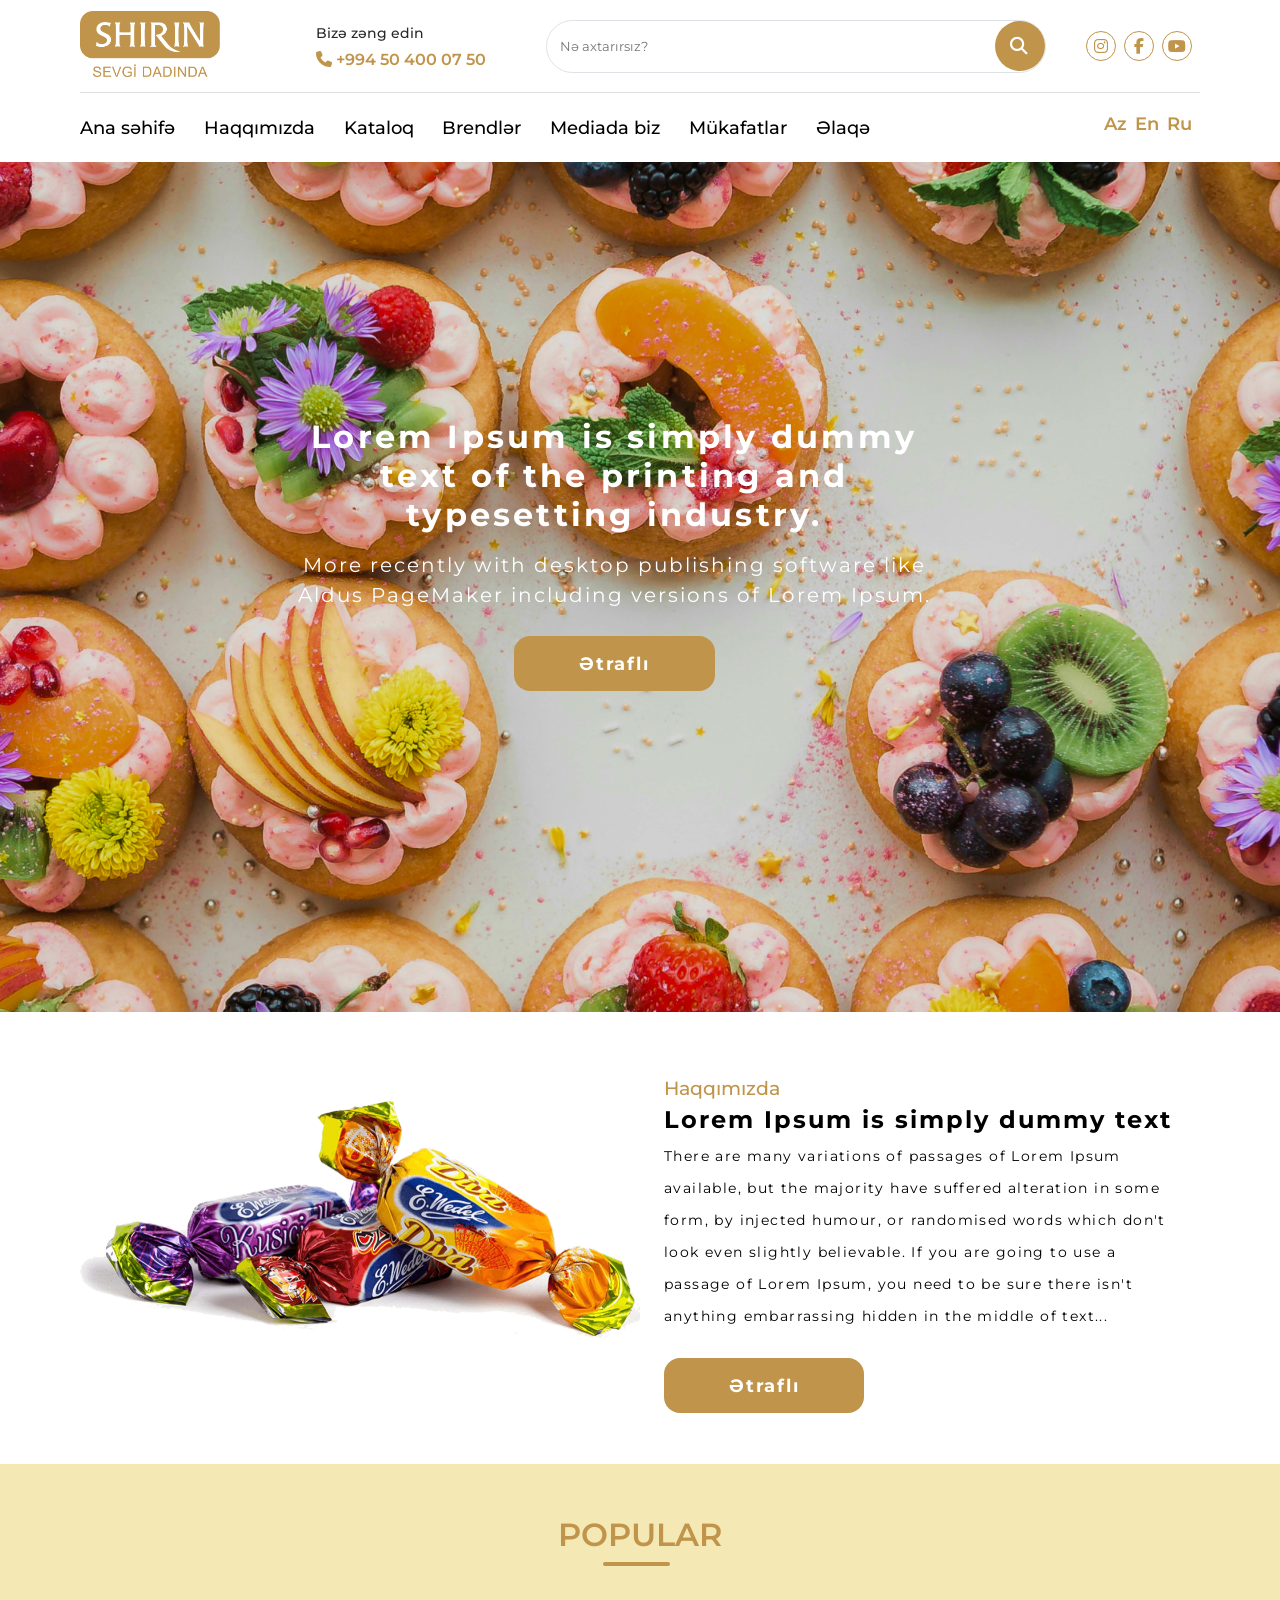
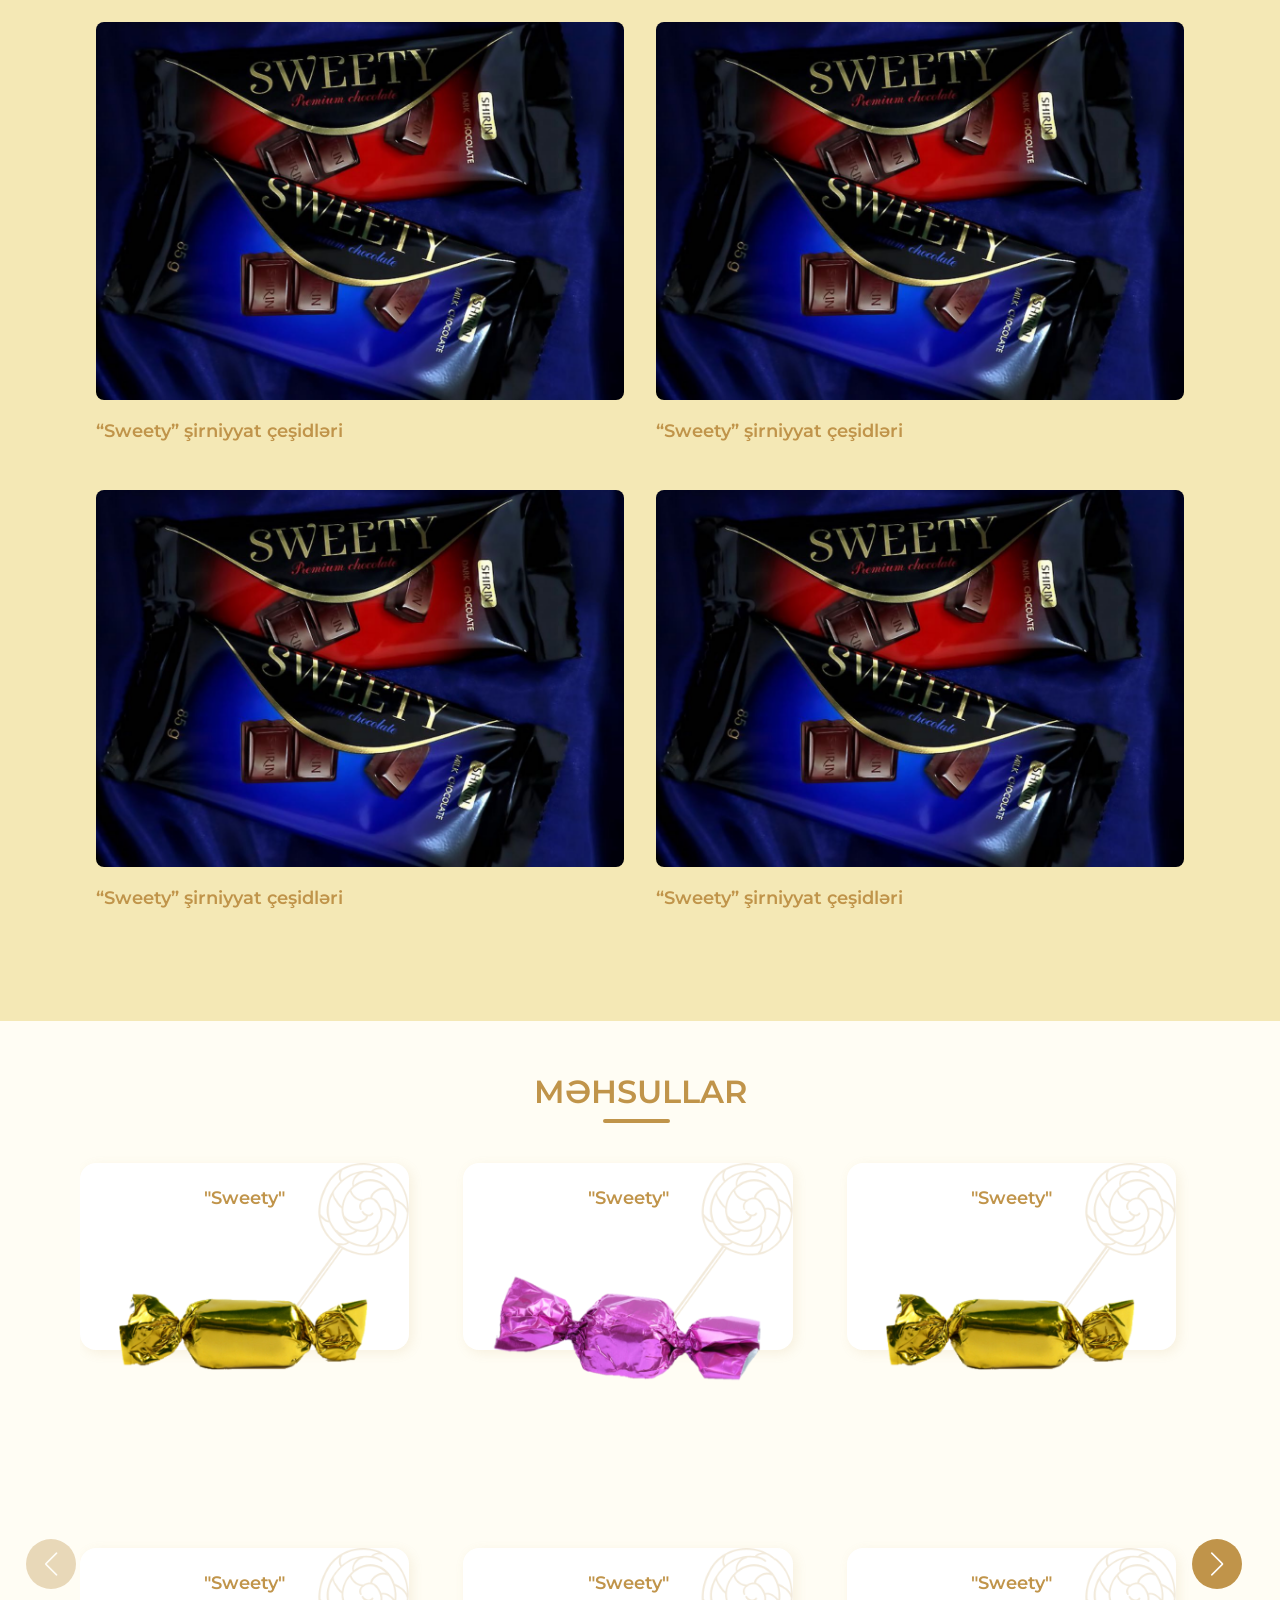
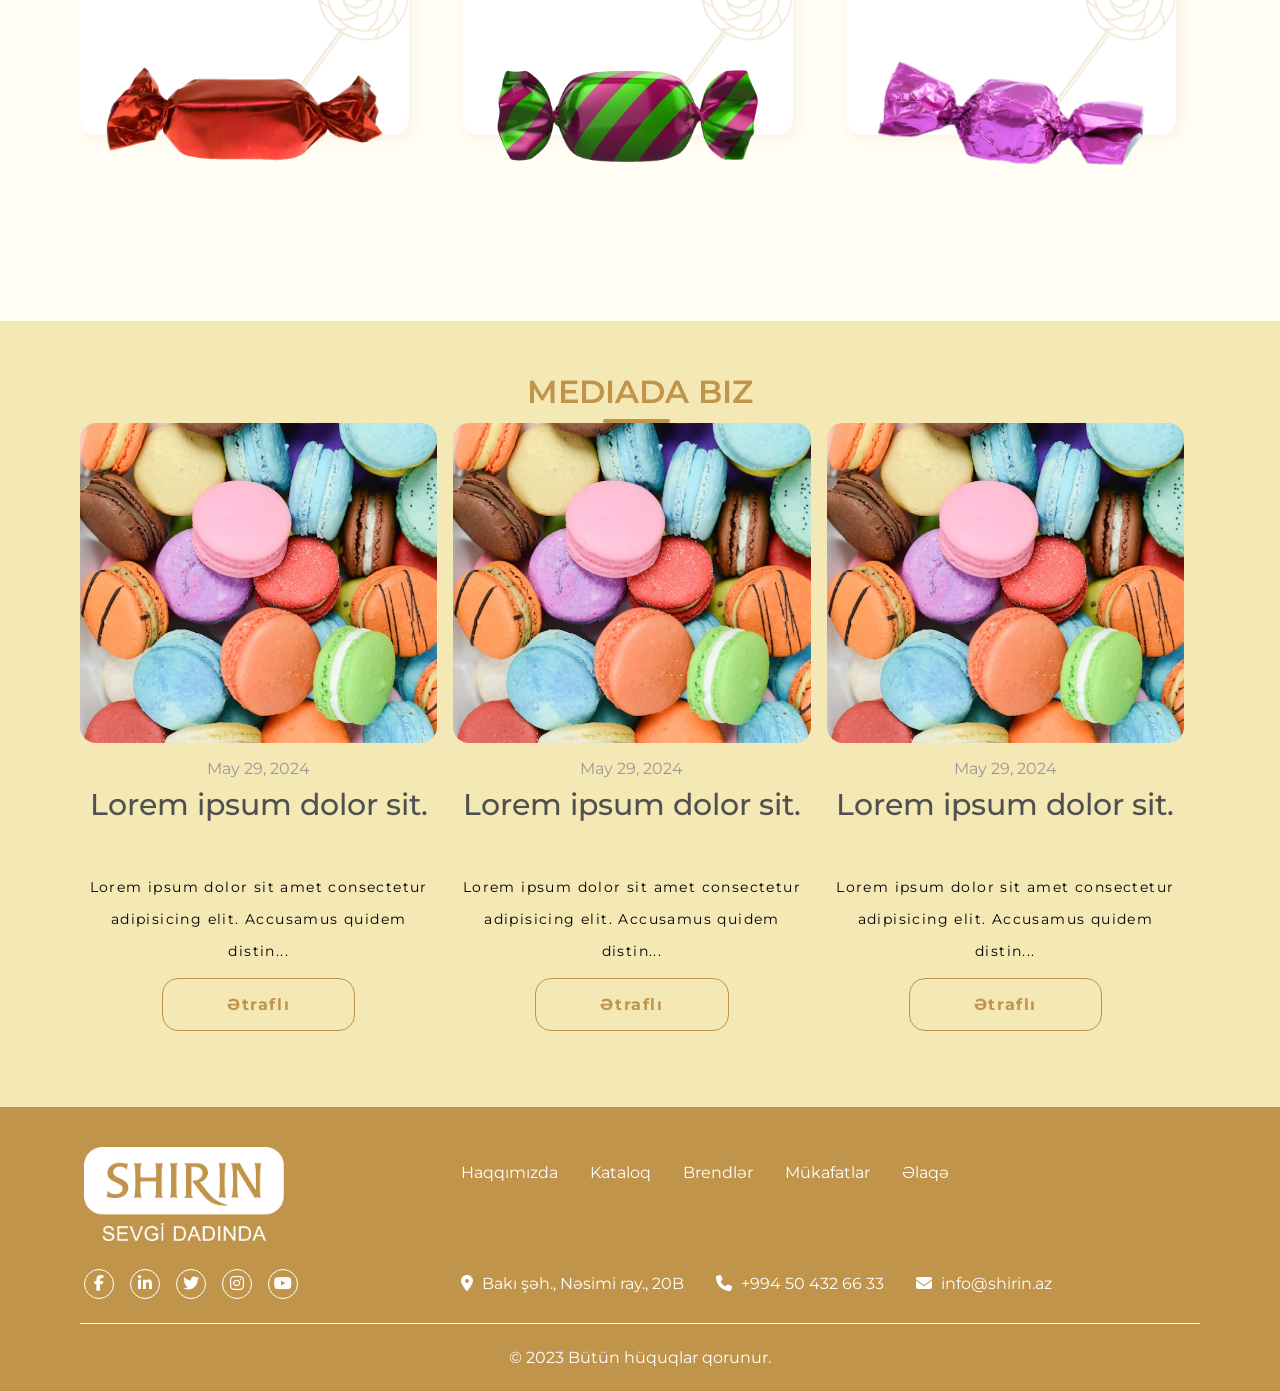
==== index.html @ 6dbd12b3 "first commit" ====
<!DOCTYPE html>
<html lang="en">

<head>
    <meta charset="UTF-8">
    <meta name="viewport" content="width=device-width, initial-scale=1.0">
    <link rel="shortcut icon" href="./assets/images/favicon.png" type="image/x-icon">
    <link rel="stylesheet" href="https://cdnjs.cloudflare.com/ajax/libs/font-awesome/6.5.2/css/all.min.css"
        integrity="sha512-SnH5WK+bZxgPHs44uWIX+LLJAJ9/2PkPKZ5QiAj6Ta86w+fsb2TkcmfRyVX3pBnMFcV7oQPJkl9QevSCWr3W6A=="
        crossorigin="anonymous" referrerpolicy="no-referrer" />
    <link rel="stylesheet" href="./assets/swiper/swiper-bundle.min.css">
    <link rel="stylesheet" href="./assets/css/style.css">
    <title>Shirin.az</title>
</head>

<body>
    <header class="relative">
        <div class="container">
            <div class="main-header">
                <div class="flex items-center top-nav">
                    <div class="w-sm-full w-md-full w-50">
                        <div class="flex items-center left-header">
                            <button class="btn nav-btn">
                                <i class="fa-solid fa-bars"></i>
                            </button>
                            <a href="./index.html" class="w-sm-50 w-md-50 w-25 mx-md-auto">
                                <img src="./assets/images/logo.png" class="w-full w-md-50" alt="">
                            </a>

                            <div class="d-none flex flex-col ml-8">
                                <span class="text-xs">Bizə zəng edin</span>
                                <a href="tel:+994 50 400 07 50">
                                    <span class="icon">
                                        <i class="fa-solid fa-phone"></i>
                                    </span>
                                    <span>+994 50 400 07 50</span>
                                </a>
                            </div>
                        </div>
                    </div>
                    <div class="d-none w-50">
                        <div class="flex items-center justify-end">
                            <form>
                                <div class="relative form-group">
                                    <input type="text" class="form-control" placeholder="Nə axtarırsız?">
                                    <button class="btn btn-brown">
                                        <i class="fa fa-search"></i>
                                    </button>
                                </div>
                            </form>
                            <ul class="flex items-center nav-social-links">
                                <li>
                                    <a href="">
                                        <i class="fa-brands fa-instagram"></i>
                                    </a>
                                </li>
                                <li>
                                    <a href="">
                                        <i class="fa-brands fa-facebook-f"></i>
                                    </a>
                                </li>
                                <li>
                                    <a href="">
                                        <i class="fa-brands fa-youtube"></i>
                                    </a>
                                </li>
                            </ul>
                        </div>
                    </div>
                </div>
                <div class="flex items-center justify-between bottom-nav">
                    <div class="flex items-center mobile-logo">
                        <a href="./index.html" class="w-50">
                            <img src="./assets/images/logo-white.png" class="w-full" alt="">
                        </a>
                        <div class="w-50">
                            <div class="flex justify-end">
                                <button class="btn btn-close text-lg text-white">
                                    <i class="fa-solid fa-times"></i>
                                </button>
                            </div>
                        </div>
                    </div>
                    <nav>
                        <ul class="flex items-center navbar">
                            <li>
                                <a href="./index.html">
                                    Ana səhifə
                                </a>
                            </li>
                            <li>
                                <a href="./about.html">
                                    Haqqımızda
                                </a>
                            </li>
                            <li>
                                <a href="./catalog.html">
                                    Kataloq
                                </a>
                            </li>
                            <li>
                                <a href="./brands.html">
                                    Brendlər
                                </a>
                            </li>
                            <li>
                                <a href="./blog.html">
                                    Mediada biz
                                </a>
                            </li>
                            <li>
                                <a href="./awards.html">
                                    Mükafatlar
                                </a>
                            </li>
                            <li>
                                <a href="./contact.html">
                                    Əlaqə
                                </a>
                            </li>
                        </ul>
                    </nav>
                    <div class="flex flex-col items-center justify-end mobile-search">
                        <form>
                            <div class="relative form-group">
                                <input type="text" class="form-control" placeholder="Nə axtarırsız?">
                                <button class="btn btn-brown">
                                    <i class="fa fa-search"></i>
                                </button>
                            </div>
                        </form>
                        <ul class="flex items-center nav-social-links">
                            <li>
                                <a href="">
                                    <i class="fa-brands fa-instagram"></i>
                                </a>
                            </li>
                            <li>
                                <a href="">
                                    <i class="fa-brands fa-facebook-f"></i>
                                </a>
                            </li>
                            <li>
                                <a href="">
                                    <i class="fa-brands fa-youtube"></i>
                                </a>
                            </li>
                        </ul>
                    </div>
                    <ul class="flex items-center lang-nav">
                        <li>
                            <a href="#">
                                Az
                            </a>
                        </li>
                        <li>
                            <a href="#">
                                En
                            </a>
                        </li>
                        <li>
                            <a href="#">
                                Ru
                            </a>
                        </li>
                    </ul>
                </div>
            </div>
        </div>
        <div class="mobile-navbar">

        </div>
    </header>

    <!-- Banner section starts -->
    <section class="banner-section">
        <div class="relative bg banner-bg">
            <div class="container">
                <div class="banner-content">
                    <h1 class="text-4xl banner-title">
                        Lorem Ipsum is simply dummy text of
                        the printing and typesetting industry.
                    </h1>
                    <div class="inner-text">
                        More recently with desktop publishing software like Aldus PageMaker including versions of Lorem
                        Ipsum.
                    </div>

                    <a href="./index.html" class="btn btn-brown">
                        Ətraflı
                    </a>
                </div>
            </div>
        </div>
    </section>
    <!-- Banner section ends -->

    <!-- About section starts -->
    <section class="about-section">
        <div class="container">
            <div class="flex flex-wrap items-center">
                <div class="w-sm-full w-md-full w-50">
                    <div class="section-img">
                        <img src="./assets/images/section-images/about-section.png" class="w-full" alt="">
                    </div>
                </div>

                <div class="w-sm-full w-md-full w-50">
                    <div class="content-box">
                        <div class="section-head">
                            <span class="text-sm">
                                Haqqımızda
                            </span>
                            <h5 class="text-lg">
                                Lorem Ipsum is simply dummy text
                            </h5>
                        </div>
                        <p class="inner-text">
                            There are many variations of passages of Lorem Ipsum available, but the majority have
                            suffered alteration in some form,
                            by injected humour, or randomised words which don't look even slightly believable. If you
                            are going to use a passage of
                            Lorem Ipsum, you need to be sure there isn't anything embarrassing hidden in the middle of
                            text...
                        </p>

                        <a href="./index.html" class="btn btn-brown">Ətraflı</a>
                    </div>
                </div>
            </div>
        </div>
    </section>
    <!-- About section ends -->

    <!-- Popular section starts -->
    <section class="bg popular-section">
        <div class="container">
            <div class="section-head">
                <h4 class="text-brown text-center">
                    Popular
                </h4>
            </div>
            <div class="flex flex-wrap items-center items-box">
                <div class="w-sm-full w-50">
                    <div class="item">
                        <div class="item-img">
                            <a href="./catalog.html">
                                <img src="./assets/images/products/product-1.png" class="w-full" alt="">
                            </a>
                        </div>
                        <h5 class="text-md item-title">
                            <a href="./catalog.html">
                                “Sweety” şirniyyat çeşidləri
                            </a>
                        </h5>
                    </div>
                </div>
                <div class="w-sm-full w-50">
                    <div class="item">
                        <div class="item-img">
                            <a href="./catalog.html">
                                <img src="./assets/images/products/product-1.png" class="w-full" alt="">
                            </a>
                        </div>
                        <h5 class="text-md item-title">
                            <a href="./catalog.html">
                                “Sweety” şirniyyat çeşidləri
                            </a>
                        </h5>
                    </div>
                </div>
                <div class="w-sm-full w-50">
                    <div class="item">
                        <div class="item-img">
                            <a href="./catalog.html">
                                <img src="./assets/images/products/product-1.png" class="w-full" alt="">
                            </a>
                        </div>
                        <h5 class="text-md item-title">
                            <a href="./catalog.html">
                                “Sweety” şirniyyat çeşidləri
                            </a>
                        </h5>
                    </div>
                </div>
                <div class="w-sm-full w-50">
                    <div class="item">
                        <div class="item-img">
                            <a href="./catalog.html">
                                <img src="./assets/images/products/product-1.png" class="w-full" alt="">
                            </a>
                        </div>
                        <h5 class="text-md item-title">
                            <a href="./catalog.html">
                                “Sweety” şirniyyat çeşidləri
                            </a>
                        </h5>
                    </div>
                </div>
            </div>
        </div>
    </section>
    <!-- Popular section ends -->

    <!-- Products section starts -->
    <section class="relative home-products-section">
        <div class="container">
            <div class="section-head">
                <h4 class="text-brown text-center">
                    Məhsullar
                </h4>
            </div>

            <div class="swiper product-items product-items-swiper">
                <div class="swiper-wrapper">
                    <div class="swiper-slide">
                        <a href="./detail.html">
                            <div class="relative bg-white item">
                                <h5 class="text-md item-title text-center">
                                    "Sweety"
                                </h5>
                                <div class="item-img">
                                    <img src="./assets/images/products/product-2.png" class="w-full" alt="">
                                </div>
                            </div>
                        </a>
                    </div>
                    <div class="swiper-slide">
                        <a href="./detail.html">
                            <div class="relative bg-white item">
                                <h5 class="text-md item-title text-center">
                                    "Sweety"
                                </h5>
                                <div class="item-img">
                                    <img src="./assets/images/products/product-3.png" class="w-full" alt="">
                                </div>
                            </div>
                        </a>
                    </div>
                    <div class="swiper-slide">
                        <a href="./detail.html">
                            <div class="relative bg-white item">
                                <h5 class="text-md item-title text-center">
                                    "Sweety"
                                </h5>
                                <div class="item-img">
                                    <img src="./assets/images/products/product-4.png" class="w-full" alt="">
                                </div>
                            </div>
                        </a>
                    </div>
                    <div class="swiper-slide">
                        <a href="./detail.html">
                            <div class="relative bg-white item">
                                <h5 class="text-md item-title text-center">
                                    "Sweety"
                                </h5>
                                <div class="item-img">
                                    <img src="./assets/images/products/product-5.png" class="w-full" alt="">
                                </div>
                            </div>
                        </a>
                    </div>
                    <div class="swiper-slide">
                        <a href="./detail.html">
                            <div class="relative bg-white item">
                                <h5 class="text-md item-title text-center">
                                    "Sweety"
                                </h5>
                                <div class="item-img">
                                    <img src="./assets/images/products/product-2.png" class="w-full" alt="">
                                </div>
                            </div>
                        </a>
                    </div>
                    <div class="swiper-slide">
                        <a href="./detail.html">
                            <div class="relative bg-white item">
                                <h5 class="text-md item-title text-center">
                                    "Sweety"
                                </h5>
                                <div class="item-img">
                                    <img src="./assets/images/products/product-4.png" class="w-full" alt="">
                                </div>
                            </div>
                        </a>
                    </div>
                    <div class="swiper-slide">
                        <a href="./detail.html">
                            <div class="relative bg-white item">
                                <h5 class="text-md item-title text-center">
                                    "Sweety"
                                </h5>
                                <div class="item-img">
                                    <img src="./assets/images/products/product-5.png" class="w-full" alt="">
                                </div>
                            </div>
                        </a>
                    </div>
                    <div class="swiper-slide">
                        <a href="./detail.html">
                            <div class="relative bg-white item">
                                <h5 class="text-md item-title text-center">
                                    "Sweety"
                                </h5>
                                <div class="item-img">
                                    <img src="./assets/images/products/product-2.png" class="w-full" alt="">
                                </div>
                            </div>
                        </a>
                    </div>
                    <div class="swiper-slide">
                        <a href="./detail.html">
                            <div class="relative bg-white item">
                                <h5 class="text-md item-title text-center">
                                    "Sweety"
                                </h5>
                                <div class="item-img">
                                    <img src="./assets/images/products/product-3.png" class="w-full" alt="">
                                </div>
                            </div>
                        </a>
                    </div>
                    <div class="swiper-slide">
                        <a href="./detail.html">
                            <div class="relative bg-white item">
                                <h5 class="text-md item-title text-center">
                                    "Sweety"
                                </h5>
                                <div class="item-img">
                                    <img src="./assets/images/products/product-4.png" class="w-full" alt="">
                                </div>
                            </div>
                        </a>
                    </div>
                    <div class="swiper-slide">
                        <a href="./detail.html">
                            <div class="relative bg-white item">
                                <h5 class="text-md item-title text-center">
                                    "Sweety"
                                </h5>
                                <div class="item-img">
                                    <img src="./assets/images/products/product-5.png" class="w-full" alt="">
                                </div>
                            </div>
                        </a>
                    </div>
                    <div class="swiper-slide">
                        <a href="./detail.html">
                            <div class="relative bg-white item">
                                <h5 class="text-md item-title text-center">
                                    "Sweety"
                                </h5>
                                <div class="item-img">
                                    <img src="./assets/images/products/product-2.png" class="w-full" alt="">
                                </div>
                            </div>
                        </a>
                    </div>
                    <div class="swiper-slide">
                        <a href="./detail.html">
                            <div class="relative bg-white item">
                                <h5 class="text-md item-title text-center">
                                    "Sweety"
                                </h5>
                                <div class="item-img">
                                    <img src="./assets/images/products/product-4.png" class="w-full" alt="">
                                </div>
                            </div>
                        </a>
                    </div>
                    <div class="swiper-slide">
                        <a href="./detail.html">
                            <div class="relative bg-white item">
                                <h5 class="text-md item-title text-center">
                                    "Sweety"
                                </h5>
                                <div class="item-img">
                                    <img src="./assets/images/products/product-5.png" class="w-full" alt="">
                                </div>
                            </div>
                        </a>
                    </div>
                </div>
                <div class="swiper-button-next"></div>
                <div class="swiper-button-prev"></div>
            </div>
        </div>
    </section>
    <!-- Products section ends -->

    <!-- Media section starts -->
    <section class="bg-brown blog-section">
        <div class="container">
            <div class="section-head">
                <h4 class="text-brown text-center">
                    Mediada Biz
                </h4>
            </div>
            <div class="flex flex-wrap items-center media-items">
                <div class="w-sm-full w-md-50 w-33">
                    <div class="blog-item text-center">
                        <div class="relative blog-img">
                            <a href="./blog-detail.html">
                                <img src="./assets/images/blog/blog-1.avif" class="w-full" alt="">
                            </a>
                            <div class="overlay"></div>
                        </div>
                        <div class="blog-body">
                            <p class="blog-date">
                                May 29, 2024
                            </p>
                            <h3 class="text-xl blog-title">
                                <a href="./blog-detail.html">
                                    Lorem ipsum dolor sit.
                                </a>
                            </h3>
                            <p class="inner-text">
                                Lorem ipsum dolor sit amet consectetur adipisicing elit. Accusamus quidem distin...
                            </p>

                            <a href="./blog-detail.html" class="btn btn-brown-outline">
                                Ətraflı
                            </a>
                        </div>
                    </div>
                </div>
                <div class="w-sm-full w-md-50 w-33">
                    <div class="blog-item text-center">
                        <div class="relative blog-img">
                            <a href="./blog-detail.html">
                                <img src="./assets/images/blog/blog-1.avif" class="w-full" alt="">
                            </a>
                            <div class="overlay"></div>
                        </div>
                        <div class="blog-body">
                            <p class="blog-date">
                                May 29, 2024
                            </p>
                            <h3 class="text-xl blog-title">
                                <a href="./blog-detail.html">
                                    Lorem ipsum dolor sit.
                                </a>
                            </h3>
                            <p class="inner-text">
                                Lorem ipsum dolor sit amet consectetur adipisicing elit. Accusamus quidem distin...
                            </p>

                            <a href="./blog-detail.html" class="btn btn-brown-outline">
                                Ətraflı
                            </a>
                        </div>
                    </div>
                </div>
                <div class="w-sm-full w-md-50 w-33">
                    <div class="blog-item text-center">
                        <div class="relative blog-img">
                            <a href="./blog-detail.html">
                                <img src="./assets/images/blog/blog-1.avif" class="w-full" alt="">
                            </a>
                            <div class="overlay"></div>
                        </div>
                        <div class="blog-body">
                            <p class="blog-date">
                                May 29, 2024
                            </p>
                            <h3 class="text-xl blog-title">
                                <a href="./blog-detail.html">
                                    Lorem ipsum dolor sit.
                                </a>
                            </h3>
                            <p class="inner-text">
                                Lorem ipsum dolor sit amet consectetur adipisicing elit. Accusamus quidem distin...
                            </p>

                            <a href="./blog-detail.html" class="btn btn-brown-outline">
                                Ətraflı
                            </a>
                        </div>
                    </div>
                </div>
            </div>
        </div>
    </section>
    <!-- Media section ends -->

    <!-- Footer starts -->
    <footer>
        <div class="footer-section bg-darkbrown">
            <div class="container">
                <div class="flex flex-wrap footer-top">
                    <div class="w-sm-full w-md-full w-33 mx-auto footer-left">
                        <a href="./index.html" class="logo">
                            <img src="./assets/images/logo-white.png" class="w-full" alt="">
                        </a>
                        <ul class="flex items-center social-links">
                            <li>
                                <a href="">
                                    <i class="fa-brands fa-facebook-f"></i>
                                </a>
                            </li>
                            <li>
                                <a href="">
                                    <i class="fa-brands fa-linkedin-in"></i>
                                </a>
                            </li>
                            <li>
                                <a href="">
                                    <i class="fa-brands fa-twitter"></i>
                                </a>
                            </li>
                            <li>
                                <a href="">
                                    <i class="fa-brands fa-instagram"></i>
                                </a>
                            </li>
                            <li>
                                <a href="">
                                    <i class="fa-brands fa-youtube"></i>
                                </a>
                            </li>
                        </ul>
                    </div>
                    <div class="w-sm-full w-md-full w-66">
                        <ul class="flex flex-sm-col items-center footer-item navbar">
                            <li>
                                <a href="./about.html">
                                    Haqqımızda
                                </a>
                            </li>
                            <li>
                                <a href="./catalog.html">
                                    Kataloq
                                </a>
                            </li>
                            <li>
                                <a href="./brands.html">
                                    Brendlər
                                </a>
                            </li>
                            <li>
                                <a href="./awards.html">
                                    Mükafatlar
                                </a>
                            </li>
                            <li>
                                <a href="./contact.html">
                                    Əlaqə
                                </a>
                            </li>
                        </ul>
                        <ul class="flex flex-sm-col items-center footer-item navbar address-list">
                            <li>
                                <span class="icon">
                                    <i class="fa-solid fa-location-dot"></i>
                                </span>
                                <span>
                                    Bakı şəh., Nəsimi ray., 20B
                                </span>
                            </li>
                            <li>
                                <span class="icon">
                                    <i class="fa-solid fa-phone"></i>
                                </span>
                                <span>
                                    +994 50 432 66 33
                                </span>
                            </li>
                            <li>
                                <span class="icon">
                                    <i class="fa-solid fa-envelope"></i>
                                </span>
                                <span>
                                    info@shirin.az
                                </span>
                            </li>
                        </ul>
                    </div>
                </div>
                <div class="copyright">
                    <div class="text-center text-white">
                        © 2023 Bütün hüquqlar qorunur.
                    </div>
                </div>
            </div>
        </div>
    </footer>
    <!-- Footer ends -->

    <script src="./assets/swiper/swiper-bundle.min.js"></script>
    <script src="./assets/js/main.js"></script>
</body>

</html>
---- assets/css/style.css ----
@import url("https://fonts.googleapis.com/css2?family=Montserrat:ital,wght@0,100..900;1,100..900&display=swap");
* {
  font-family: "Montserrat", sans-serif;
  margin: 0;
  padding: 0;
  text-decoration: none;
  list-style-type: none;
  box-sizing: border-box;
}

.container {
  width: 90%;
  padding-left: 1rem;
  padding-right: 1rem;
  margin-left: auto;
  margin-right: auto;
}

.relative {
  position: relative;
}

.mx-auto {
  margin-left: auto;
  margin-right: auto;
}

.px-4 {
  padding-left: 1.5rem;
  padding-right: 1.5rem;
}

.w-20 {
  width: 20%;
}

.w-25 {
  width: 25%;
}

.w-33 {
  width: 33.33333%;
}

.w-50 {
  width: 50%;
}

.w-66 {
  width: 66%;
}

.w-75 {
  width: 75%;
}

.w-80 {
  width: 80%;
}

.w-full {
  width: 100%;
}

.d-lg-none {
  display: none;
}

.flex {
  display: flex;
}

.flex-col {
  flex-direction: column;
}

.flex-wrap {
  flex-wrap: wrap;
}

.justify-between {
  justify-content: space-between;
}

.justify-center {
  justify-content: center;
}

.justify-end {
  justify-content: flex-end;
}

.items-center {
  align-items: center;
}

@media only screen and (max-width: 992px) {
  .justify-sm-between {
    justify-content: space-between;
  }
  .w-sm-33 {
    width: 33%;
  }
  .w-sm-50 {
    width: 50%;
  }
  .d-inline-block {
    display: inline-block;
  }
}
@media only screen and (max-width: 768px) {
  .container {
    width: 100%;
  }
  .flex-sm-col {
    flex-direction: column;
  }
  .w-sm-full {
    width: 100%;
  }
}
@media only screen and (min-width: 769px) and (max-width: 992px) {
  .w-md-50 {
    width: 50%;
  }
  .w-md-25 {
    width: 25%;
  }
  .w-md-full {
    width: 100%;
  }
  .mx-md-auto {
    margin-left: auto;
    margin-right: auto;
  }
}
.text-center {
  text-align: center;
}

.text-xs {
  font-size: 0.9rem;
}

.text-sm {
  font-size: 1.2rem;
  font-weight: 500;
}

.text-md {
  font-size: 18px;
  font-weight: 600;
}

.text-lg {
  font-size: 24px;
  font-weight: 700;
}

.text-xl {
  color: #505050;
  font-size: 30px;
  font-weight: 500;
}

.text-4xl {
  font-size: 2rem;
}

.inner-text {
  font-size: 14px;
  font-weight: 400;
  line-height: 32px;
  letter-spacing: 0.1em;
}

.text-brown {
  position: relative;
  color: #C0944A;
  font-size: 32px;
  font-weight: 600;
  line-height: 30px;
  text-transform: uppercase;
}
.text-brown::after {
  position: absolute;
  content: "";
  width: 6%;
  height: 4px;
  border-radius: 0.5rem;
  background-color: #C0944A;
  bottom: 0;
  left: 46.7%;
}

.text-white {
  color: #fff;
}

@media only screen and (max-width: 768px) {
  .text-4xl {
    font-size: 1.5rem;
  }
}
@media only screen and (max-width: 992px) {
  .text-right {
    text-align: right;
  }
}
.btn {
  background-color: transparent;
  padding: 0.5rem;
  border: 1px solid transparent;
  border-radius: 1rem;
  font-weight: 700;
  line-height: 28px;
  letter-spacing: 0.1em;
  outline: none;
  transition: 0.3s ease-in-out;
  cursor: pointer;
}

.btn-brown {
  font-size: 1.1rem;
  color: #fff;
  padding: 1rem 4rem;
  background-color: #C0944A;
}
.btn-brown:hover {
  opacity: 0.7;
}

.btn-brown-outline {
  background-color: #F4E8B5;
  color: #C0944A;
  padding: 1rem 4rem;
  border: 1px solid #C0944A;
}
.btn-brown-outline:hover {
  background-color: #C0944A;
  color: #fff;
}

.form-control {
  width: 100%;
  padding: 0.8rem 1rem;
  outline: none;
  border: 1px solid transparent;
  border-radius: 0.5rem;
}

html,
body {
  height: 100%;
}

/* width */
::-webkit-scrollbar {
  width: 10px;
}

/* Track */
::-webkit-scrollbar-track {
  background: #f1f1f1;
}

/* Handle */
::-webkit-scrollbar-thumb {
  border-radius: 0.95rem;
  background: #C0944A;
}

p,
ul,
li {
  font-size: inherit;
  padding: 0;
  margin: 0;
}

a,
i {
  color: inherit;
  font-weight: inherit;
  font-size: inherit;
  transition: 0.3s;
}

.bg-brown {
  background-color: #F4E8B5;
}

.bg-darkbrown {
  background-color: #C0944A;
}

.swiper {
  width: 100%;
  height: 100%;
  margin-left: auto;
  margin-right: auto;
}

.product-items-swiper {
  position: static;
}
.product-items-swiper .swiper-wrapper {
  align-items: center;
  text-align: center;
  font-size: 18px;
  display: flex;
  align-items: center;
}

.nav-btn {
  display: none;
}

.main-header {
  padding-bottom: 0.5rem;
}
.main-header .ml-8 {
  margin-left: 1rem;
}
.main-header .nav-btn {
  font-size: 2rem;
  color: #C0944A;
  margin-right: 1rem;
}
.main-header .top-nav {
  border-bottom: 1px solid #E2E0E0;
  padding: 0.7rem 0;
}
.main-header .top-nav .left-header {
  gap: 80px;
}
.main-header .top-nav .left-header span {
  color: #C0944A;
  font-weight: 600;
}
.main-header .top-nav .left-header span.text-xs {
  color: #272829;
  font-weight: 500;
  margin-bottom: 0.5rem;
}
.main-header .form-group {
  max-width: 560px;
  width: 500px;
  margin-right: 1.5rem;
}
.main-header .form-control {
  width: 100%;
  border: 1px solid #dee2e6;
  border-radius: 30px;
  padding: 1.1rem 0.8rem;
}
.main-header .btn-brown {
  position: absolute;
  width: 50px;
  height: 50px;
  padding: 0;
  border-radius: 50%;
  top: 1.2px;
  right: 1.2px;
}
.main-header .bottom-nav {
  font-size: 1.1rem;
  font-weight: 500;
}
.main-header .bottom-nav .navbar {
  padding: 0.5rem 0;
}
.main-header .bottom-nav .navbar li {
  position: relative;
  padding: 1rem 0 0.5rem 0;
  margin-right: 1.8rem;
}
.main-header .bottom-nav .navbar li::after {
  position: absolute;
  content: "";
  width: 0;
  height: 1px;
  background-color: #C0944A;
  bottom: 0;
  left: 0;
  transition: 0.3s;
}
.main-header .bottom-nav .navbar li:hover {
  color: #C0944A;
}
.main-header .bottom-nav .navbar li:hover::after {
  width: 100%;
}
.main-header .bottom-nav .navbar li:hover a.active {
  color: #C0944A;
}
.main-header .bottom-nav .lang-nav li {
  font-weight: 600;
  color: #C0944A;
  margin-right: 0.5rem;
}
.main-header .bottom-nav .lang-nav li:hover {
  color: #ccc;
}
.main-header .bottom-nav .mobile-logo {
  display: none;
}
.main-header .bottom-nav .nav-social-links {
  display: none;
}
.main-header .bottom-nav .mobile-search {
  display: none;
}

.nav-social-links {
  margin-left: 1rem;
}
.nav-social-links li {
  display: flex;
  align-items: center;
  justify-content: center;
  width: 30px;
  height: 30px;
  border-radius: 50%;
  color: #C0944A;
  border: 1px solid #C0944A;
  margin-right: 0.5rem;
  transition: 0.3s;
}
.nav-social-links li:hover {
  transform: scale(1.05);
}

.banner-bg {
  height: calc(100vh - 50px);
  background-image: url(../images/banners/banner-1.png);
  background-size: cover;
  background-position: center;
}
.banner-bg .banner-content {
  position: absolute;
  width: 50%;
  height: 100%;
  top: 30%;
  left: 23%;
  color: #fff;
  text-align: center;
}
.banner-bg .banner-content .banner-title {
  font-weight: 700;
  line-height: 39.01px;
  letter-spacing: 0.1em;
}
.banner-bg .banner-content .inner-text {
  font-size: 20px;
  font-weight: 400;
  line-height: 30px;
  letter-spacing: 0.1em;
  padding: 1rem 0 2.5rem 0;
}

.about-section {
  padding: 4rem 0;
}
.about-section .section-img {
  margin-bottom: 2rem;
}
.about-section .content-box {
  padding: 0 1.5rem;
}
.about-section .inner-text {
  padding-bottom: 2.5rem;
}

.section-head .text-sm {
  color: #C0944A;
}
.section-head .text-lg {
  line-height: 24px;
  letter-spacing: 2px;
  padding: 0.5rem 0;
}
.section-head .text-brown {
  padding: 1rem 0;
}

.popular-section {
  padding: 2.5rem 0;
  background-color: #F4E8B5;
}
.popular-section .item .item-img {
  overflow: hidden;
}
.popular-section .item .item-img img {
  transition: 0.8s;
}
.popular-section .item .item-title {
  color: #C0944A;
}
.popular-section .item:hover img {
  transform: scale(1.05);
}

.items-box {
  padding: 2.5rem 0;
}
.items-box .item {
  padding: 1rem;
}
.items-box .item img {
  border-radius: 0.5rem;
}
.items-box .item .item-title {
  padding: 1rem 0;
}

.home-products-section {
  position: relative;
  height: 100%;
  background: #FFFDF4;
  padding: 2.5rem 0;
}
.home-products-section .container {
  height: 100%;
}

.product-items {
  padding: 2.5rem 0;
}
.product-items .item {
  padding: 1.5rem;
  background-color: #fff;
  box-shadow: 3px 3px 12px 0px rgba(192, 148, 74, 0.1215686275);
  border-radius: 1rem;
  margin-right: 1.5rem;
  margin-bottom: 3rem;
  background-image: url(../images/icons/icon-1.png);
  background-size: 40%;
  background-repeat: no-repeat;
  background-position: top right;
}
.product-items .item .item-title {
  color: #C0944A;
}
.product-items .item .item-img img {
  position: relative;
  bottom: -63px;
  transition: 0.5s linear;
}
.product-items .item:hover img {
  transform: scale(1.08);
}
.product-items .item .icon {
  position: absolute;
  width: 200px;
  height: 100%;
  top: 10px;
  right: 15px;
  overflow: hidden;
}
.product-items .swiper-button-next,
.product-items .swiper-button-prev {
  width: 50px;
  height: 50px;
  border-radius: 50%;
  background-color: #C0944A;
  transition: 0.3s linear;
  top: 60%;
}
.product-items .swiper-button-next::after,
.product-items .swiper-button-prev::after {
  font-size: 1.5rem;
  color: #fff;
}
.product-items .swiper-button-next:hover,
.product-items .swiper-button-prev:hover {
  opacity: 0.8;
}
.product-items .swiper-button-next.swiper-button-prev,
.product-items .swiper-button-prev.swiper-button-prev {
  left: 2%;
}
.product-items .swiper-button-next.swiper-button-next,
.product-items .swiper-button-prev.swiper-button-next {
  right: 3%;
}

.footer-section .footer-top {
  padding: 2.5rem 0 0 0;
  border-bottom: 1px solid #fff;
}
.footer-section .footer-top .logo {
  display: inline-block;
  width: 200px;
}
.footer-section .footer-top .navbar li {
  margin-right: 2rem;
}
.footer-section .footer-top .footer-left .social-links {
  color: #fff;
  padding: 1.5rem 0;
}
.footer-section .footer-top .footer-left .social-links li {
  display: flex;
  align-items: center;
  justify-content: center;
  width: 30px;
  height: 30px;
  border-radius: 50%;
  border: 1px solid #fff;
}
.footer-section .footer-top .footer-left .social-links li:not(:last-child) {
  margin-right: 1rem;
}
.footer-section .address-list {
  margin-top: 3.8rem;
}
.footer-section .navbar {
  padding: 1rem 0;
  color: #fff;
}
.footer-section .navbar .icon {
  margin-right: 5px;
}
.footer-section .copyright {
  padding: 1.5rem 0;
}

.breadcrumb-section {
  background-image: url(../images/icons/icon-1.png), url(../images/icons/icon-2.png), url(../images/icons/icon-3.png), linear-gradient(270deg, #F4E8B5 0%, #C0944A 100%);
  padding: 3.5rem 0;
  height: 300px;
  background-repeat: no-repeat, no-repeat, no-repeat;
  background-position: bottom right, bottom left, top right;
  background-size: 10%, 8%, 10%, cover;
}
.breadcrumb-section .breadcrumb-item {
  padding-bottom: 1.2rem;
}
.breadcrumb-section .breadcrumb-item li {
  color: #fff;
  font-size: 14px;
  font-weight: 400;
  line-height: 17.07px;
  margin-right: 0.5rem;
}
.breadcrumb-section .breadcrumb-item li:nth-child(2) {
  font-size: 10px;
}

.preferences-section {
  padding: 2.5rem;
}
.preferences-section .item {
  background-color: #FFFDF4;
  border-radius: 1rem;
  padding: 2.5rem;
  margin: 0 2rem 2.5rem 0;
}
.preferences-section .item .item-img {
  max-width: 150px;
  margin-bottom: 1.5rem;
}
.preferences-section .item .text-md {
  font-weight: 500;
  text-transform: uppercase;
}
.preferences-section .inner-text {
  padding: 2.5rem 0;
}

.brands-section {
  background: #FFFDF4;
  padding: 2.5rem 0;
}
.brands-section .item {
  margin-right: 1rem;
  margin-bottom: 1rem;
}

.catalog-section {
  padding: 3.5rem 0;
  background-color: #FFFDF4;
}
.catalog-section .catalog-list li {
  text-align: center;
  font-size: 1.15rem;
  padding: 1rem;
  border-radius: 1rem;
  background-color: #FDF7ED;
  margin-bottom: 1rem;
  transition: 0.3s;
}
.catalog-section .catalog-list li.active, .catalog-section .catalog-list li:hover {
  background-color: #C0944A;
  color: #fff;
}
.catalog-section .product-items {
  padding-left: 1rem;
}
.catalog-section .product-list {
  padding-left: 1rem;
}

.filter-box {
  position: relative;
  font-size: 0.9rem;
  min-width: 150px;
}
.filter-box:first-child .default {
  border-top-left-radius: 0.5rem;
  border-bottom-left-radius: 0.5rem;
}
.filter-box .default {
  padding: 1rem 0.5rem;
  border: 1px solid #EFEFEF;
  cursor: pointer;
}
.filter-box:nth-child(2) .default {
  border-top-right-radius: 0.5rem;
  border-bottom-right-radius: 0.5rem;
  border-left: 0;
}
.filter-box .sub-filter {
  position: absolute;
  display: none;
  width: 100%;
  border-bottom-left-radius: 1rem;
  border-bottom-right-radius: 1rem;
  box-shadow: 3px 3px 12px 0px rgba(192, 148, 74, 0.1215686275);
}
.filter-box .sub-filter li {
  padding: 1rem 0.5rem;
}

.product-detail {
  background-color: #FDF7ED;
}
.product-detail .item-img {
  background-color: #fff;
  height: 350px;
  padding: 2.5rem;
  box-shadow: 3px 3px 8px 0px rgba(0, 0, 0, 0.0784313725);
  border-radius: 1rem;
  margin: 1.5rem 0;
}
.product-detail .detail-box {
  padding: 0 1rem;
}
.product-detail .detail-box .product-title {
  font-weight: 600;
}
.product-detail .detail-box .product-code {
  display: block;
  color: #ACB1C4;
  padding: 0.5rem 0;
}
.product-detail .detail-box .product-price {
  display: block;
  font-size: 1.5rem;
  padding: 0.5rem 0;
}
.product-detail .detail-box .product-price::after {
  width: 0;
}

.similiar-products-section {
  position: relative;
  background-color: #FDF7ED;
}
.similiar-products-section .section-head {
  padding: 1.5rem 0;
}
.similiar-products-section .section-head .text-brown::after {
  width: 10%;
  left: 0;
}

.similiar-products-swiper {
  position: static;
}
.similiar-products-swiper .swiper-button-prev {
  left: 2%;
}
.similiar-products-swiper .swiper-button-next {
  right: 3%;
}

.awards-section .award-list {
  padding: 2.5rem;
}
.awards-section .award-list li {
  padding: 1rem 0;
}
.awards-section .award-list li:not(.award-item li):not(:first-child) {
  border-top: 1px solid #C0944A;
}
.awards-section .award-list .award-item li:first-child {
  font-family: "Cinzel", serif;
  color: rgba(206, 189, 136, 0.4392156863);
  font-size: 36px;
  font-weight: 400;
  line-height: 50px;
}
.awards-section .award-list .award-item li:nth-child(2) {
  padding: 0 2rem;
}
.awards-section .award-list .award-item li img {
  max-width: 300px;
}

.blog-section {
  padding: 2.5rem 0;
}
.blog-section .blog-item {
  margin: 0 1rem 3rem 0;
}
.blog-section .blog-item .blog-img {
  height: 320px;
}
.blog-section .blog-item .blog-img img {
  height: 100%;
  object-fit: cover;
  border-radius: 1rem;
}
.blog-section .blog-item .blog-img .overlay {
  position: absolute;
  width: 100%;
  height: 100%;
  background-color: rgb(255, 255, 255);
  top: 0;
  opacity: 0;
  transition: 0.3s;
  z-index: 0;
}
.blog-section .blog-item .blog-date {
  padding: 1rem 0 0.5rem 0;
  color: #999999;
}
.blog-section .blog-item .blog-title {
  position: relative;
  padding-bottom: 0.5rem;
}
.blog-section .blog-item .blog-title::after {
  position: absolute;
  content: "";
  width: 0;
  height: 2px;
  background-color: #C0944A;
  left: 0;
  bottom: -5px;
  transition: 0.3s;
}
.blog-section .blog-item .inner-text {
  padding: 2.5rem 0 1.5rem 0;
}
.blog-section .blog-item:hover .blog-img .overlay {
  opacity: 0.3;
}
.blog-section .blog-item:hover .blog-title {
  color: #C0944A;
}
.blog-section .blog-item:hover .blog-title::after {
  width: 100%;
}

.blog-detail .section-img {
  height: 450px;
}
.blog-detail .section-img img {
  height: 100%;
  object-fit: cover;
}
.blog-detail .text-lg {
  padding: 0;
}
.blog-detail .inner-text {
  padding: 1rem 0;
}

.contact-section {
  padding: 2.5rem 0;
}
.contact-section .bg-darkbrown {
  padding-bottom: 3.5rem;
  height: 100%;
}
.contact-section .section-title {
  font-size: 1.5rem;
  padding: 1.5rem 0 0.5rem 0;
}
.contact-section .section-title::after {
  width: 25%;
  height: 2px;
  left: 38%;
  background-color: #fff;
}
.contact-section .contact-list li {
  padding: 1.25rem 0;
  color: #fff;
  transition: 0.3s;
}
.contact-section .contact-list li:hover {
  transform: scale(1.05);
}
.contact-section .contact-list li span {
  font-size: 1.25rem;
}
.contact-section .contact-list li span:first-child {
  font-size: 1.8rem;
  margin-bottom: 0.5rem;
}
.contact-section .social-links li {
  width: 40px;
  height: 40px;
  border: 1px solid #fff;
  border-radius: 50%;
  margin-right: 0.5rem;
}
.contact-section .contact-box {
  border: 1px solid #dee2e6;
  padding: 1.8rem 0.8rem;
}
.contact-section .contact-box .form-group {
  margin-bottom: 0.5rem;
}
.contact-section .contact-box .form-group .form-control {
  border: 1px solid #eee;
  padding: 1.25rem 0.8rem;
  resize: none;
}
.contact-section .map-box {
  margin: 2rem 0;
}

@media only screen and (max-width: 768px) {
  .home-products-section .container .product-items-swiper .swiper-button-next,
  .home-products-section .container .product-items-swiper .swiper-button-prev {
    width: 30px;
    height: 30px;
    top: 13%;
  }
  .home-products-section .container .product-items-swiper .swiper-button-next::after,
  .home-products-section .container .product-items-swiper .swiper-button-prev::after {
    font-size: 20px;
  }
  .home-products-section .container .product-items-swiper .swiper-button-prev {
    left: 70%;
  }
  .home-products-section .section-head .text-brown {
    text-align: left;
    font-size: 1.2rem;
    margin-bottom: 2rem;
  }
  .home-products-section .section-head .text-brown::after {
    width: 15%;
    left: 15%;
  }
  .blog-section .blog-item .blog-img {
    height: 250px;
  }
}
@media only screen and (max-width: 992px) {
  .d-none {
    display: none;
  }
  .nav-btn {
    display: block;
  }
  .preferences-section {
    padding: 2.5rem 0;
  }
  .main-header .bottom-nav {
    position: absolute;
    width: 100%;
    height: 100vh;
    flex-direction: column;
    justify-content: flex-start;
    background-color: #C0944A;
    z-index: 1;
    left: 0;
    top: 0;
    transition: 0.3s;
    transform: translateX(-100%);
  }
  .main-header .bottom-nav.active {
    transform: translateX(0);
  }
  .main-header .bottom-nav .mobile-logo {
    display: flex;
    padding: 1rem;
  }
  .main-header .bottom-nav .navbar {
    flex-direction: column;
    color: #fff;
  }
  .main-header .bottom-nav .mobile-search {
    display: flex;
  }
  .main-header .bottom-nav .mobile-search .form-group {
    width: 300px;
  }
  .main-header .bottom-nav .mobile-search .form-group .btn-brown {
    width: 50px;
    height: 50px;
  }
  .main-header .bottom-nav .lang-nav li {
    color: #fff;
  }
  .main-header .bottom-nav .nav-social-links {
    display: flex;
    margin: 1rem 0;
  }
  .main-header .bottom-nav .nav-social-links li {
    color: #fff;
  }
  .text-uni-center {
    text-align: center;
  }
  .banner-bg {
    height: 500px;
  }
  .banner-bg .banner-content {
    width: 100%;
    left: 0;
    top: 10%;
  }
  .media-section .media-items .item {
    margin-bottom: 1rem;
  }
  .awards-section .award-list {
    padding: 2.5rem 0;
  }
  .awards-section .award-list .award-item {
    flex-wrap: wrap;
  }
  .awards-section .award-list .award-item li {
    width: 100%;
    text-align: center;
    padding: 0;
    margin: 0.5rem 0;
  }
  .awards-section .award-list .award-item li:nth-child(2) {
    padding: 0;
  }
  .filter-box {
    margin-bottom: 1rem;
  }
  .footer-item {
    margin: 0.5rem 0;
    flex-direction: column;
    justify-content: center;
  }
  .footer-item li {
    margin-bottom: 1rem;
    margin-right: 0 !important;
    text-align: center;
  }
  .footer-section .social-links {
    justify-content: center;
    padding: 1rem;
  }
  .footer-section .social-links li {
    margin-right: 1rem;
  }
}
@media only screen and (min-width: 769px) and (max-width: 992px) {
  .banner-bg .banner-content {
    top: 25%;
  }
}
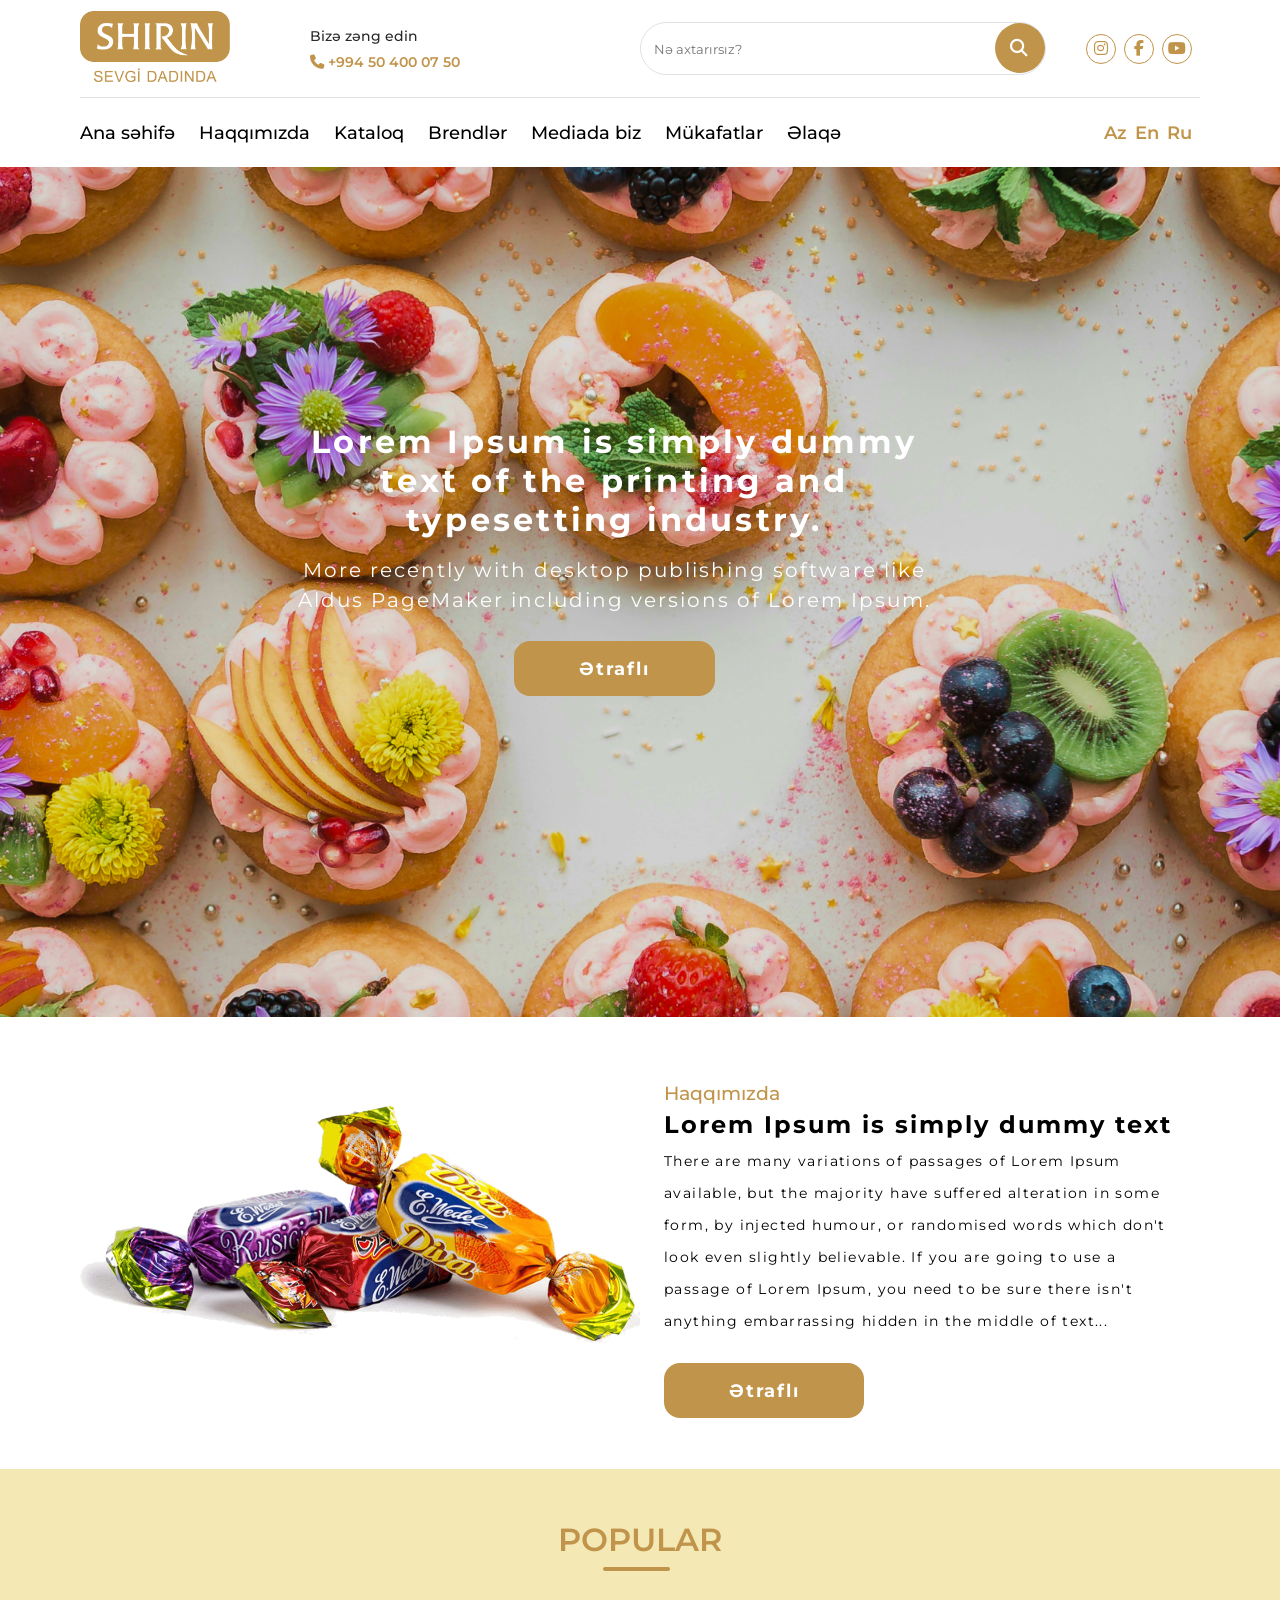
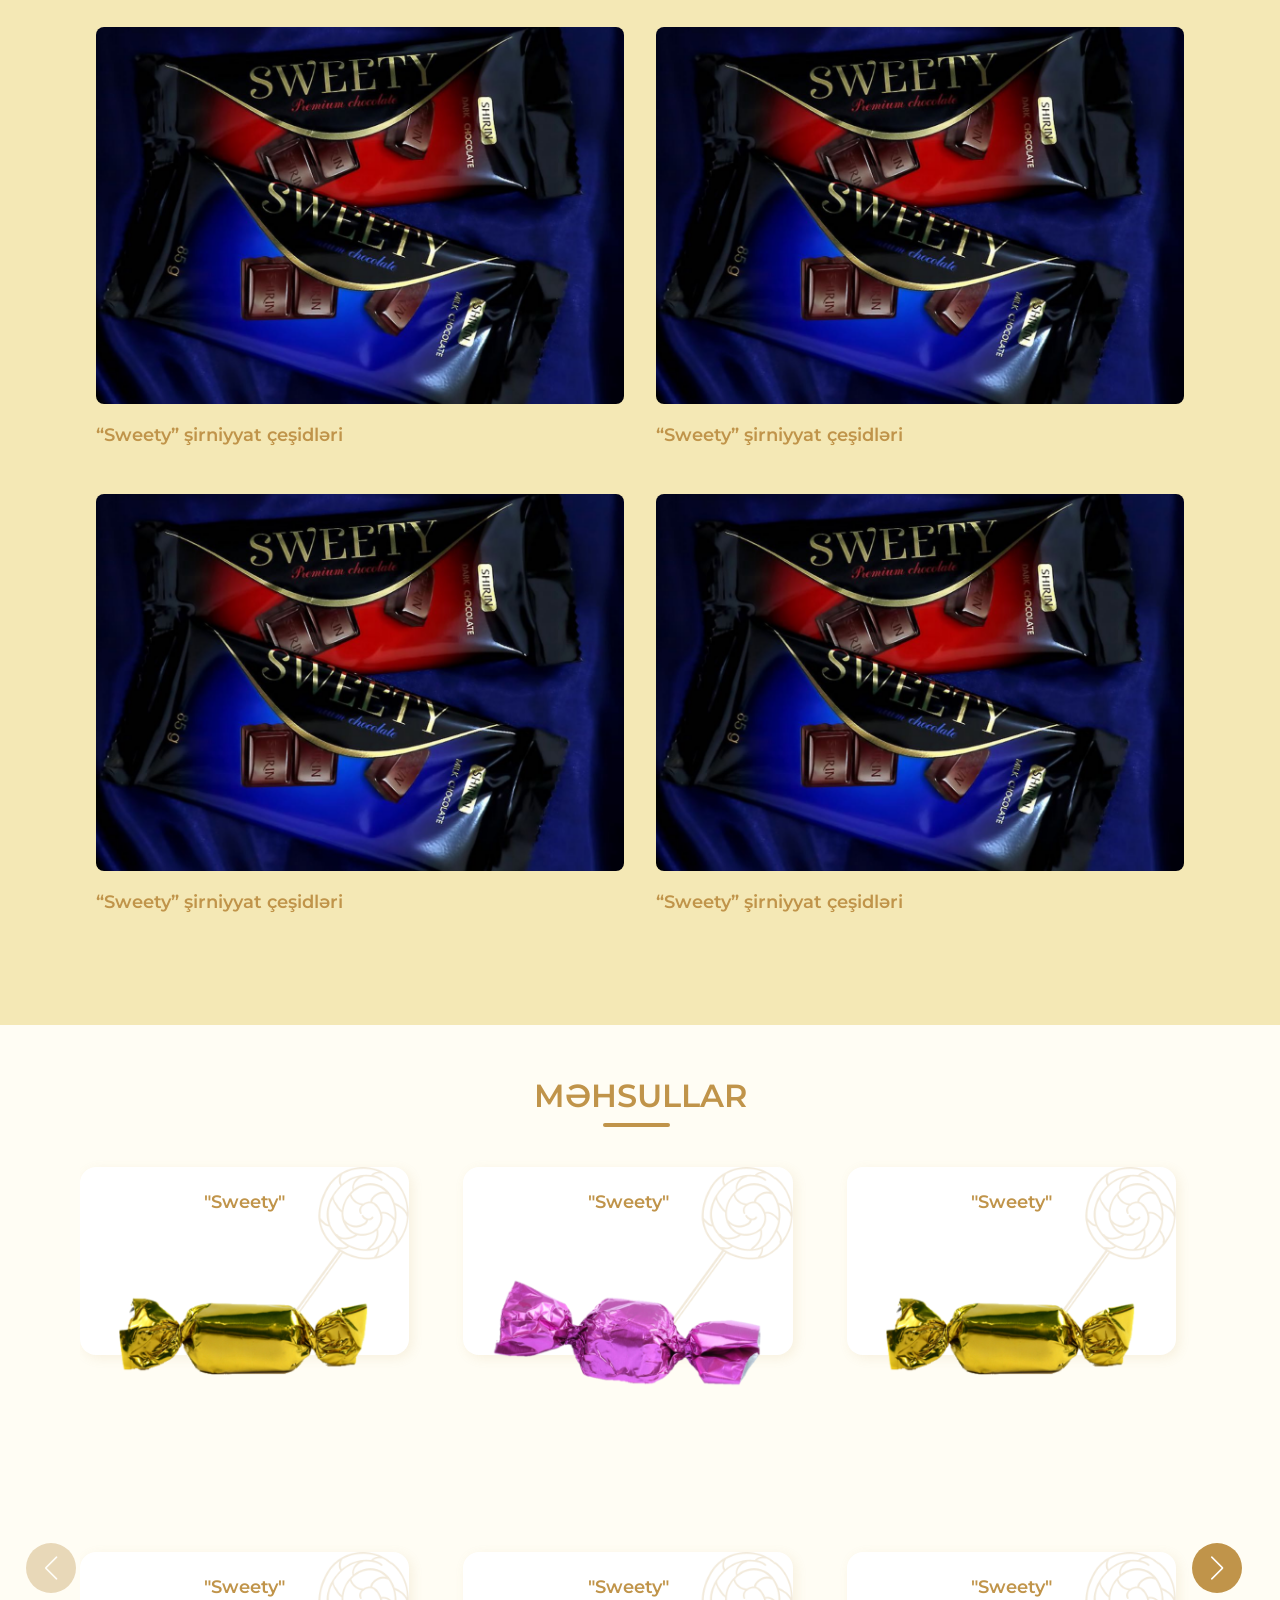
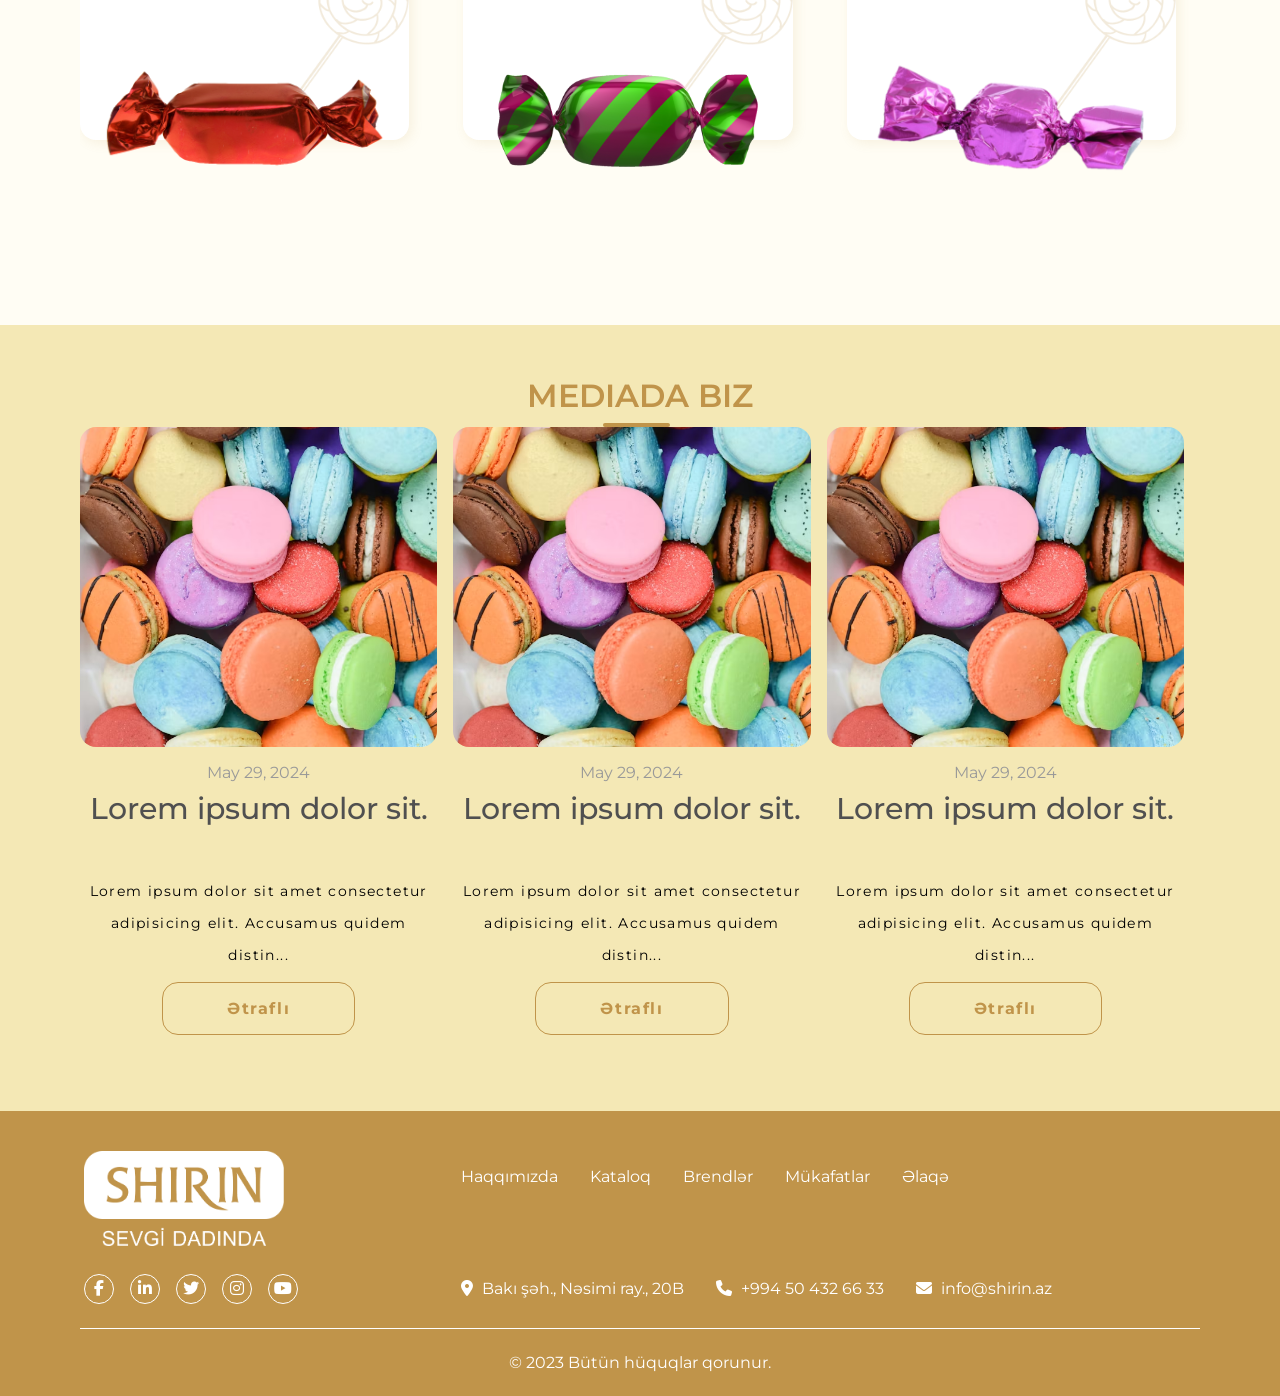
==== commit c1b2e7e9: "bug fixes" ====
--- a/index.html
+++ b/index.html
@@ -23,11 +23,11 @@
                             <button class="btn nav-btn">
                                 <i class="fa-solid fa-bars"></i>
                             </button>
-                            <a href="./index.html" class="w-sm-50 w-md-50 w-25 mx-md-auto">
-                                <img src="./assets/images/logo.png" class="w-full w-md-50" alt="">
-                            </a>
-
-                            <div class="d-none flex flex-col ml-8">
+                            <a href="./index.html" class="logo mx-md-auto">
+                                <img src="./assets/images/logo.png" class="w-full" alt="">
+                            </a>
+
+                            <div class="d-none flex flex-col phone-number">
                                 <span class="text-xs">Bizə zəng edin</span>
                                 <a href="tel:+994 50 400 07 50">
                                     <span class="icon">
@@ -70,7 +70,7 @@
                 </div>
                 <div class="flex items-center justify-between bottom-nav">
                     <div class="flex items-center mobile-logo">
-                        <a href="./index.html" class="w-50">
+                        <a href="./index.html" class="m-logo">
                             <img src="./assets/images/logo-white.png" class="w-full" alt="">
                         </a>
                         <div class="w-50">
--- a/assets/css/style.css
+++ b/assets/css/style.css
@@ -286,6 +286,10 @@
   transition: 0.3s;
 }
 
+form {
+  width: 100%;
+}
+
 .bg-brown {
   background-color: #F4E8B5;
 }
@@ -319,9 +323,6 @@
 .main-header {
   padding-bottom: 0.5rem;
 }
-.main-header .ml-8 {
-  margin-left: 1rem;
-}
 .main-header .nav-btn {
   font-size: 2rem;
   color: #C0944A;
@@ -334,18 +335,23 @@
 .main-header .top-nav .left-header {
   gap: 80px;
 }
-.main-header .top-nav .left-header span {
+.main-header .top-nav .left-header .logo {
+  width: 150px;
+}
+.main-header .top-nav .left-header .phone-number {
+  font-size: 0.9rem;
+  margin-right: 0.5rem;
+}
+.main-header .top-nav .left-header .phone-number span {
   color: #C0944A;
   font-weight: 600;
 }
-.main-header .top-nav .left-header span.text-xs {
+.main-header .top-nav .left-header .phone-number span.text-xs {
   color: #272829;
   font-weight: 500;
   margin-bottom: 0.5rem;
 }
 .main-header .form-group {
-  max-width: 560px;
-  width: 500px;
   margin-right: 1.5rem;
 }
 .main-header .form-control {
@@ -369,11 +375,11 @@
 }
 .main-header .bottom-nav .navbar {
   padding: 0.5rem 0;
+  gap: 1.5rem;
 }
 .main-header .bottom-nav .navbar li {
   position: relative;
   padding: 1rem 0 0.5rem 0;
-  margin-right: 1.8rem;
 }
 .main-header .bottom-nav .navbar li::after {
   position: absolute;
@@ -398,6 +404,7 @@
   font-weight: 600;
   color: #C0944A;
   margin-right: 0.5rem;
+  padding: 1rem 0 0.5rem 0;
 }
 .main-header .bottom-nav .lang-nav li:hover {
   color: #ccc;
@@ -934,6 +941,13 @@
 }
 
 @media only screen and (max-width: 768px) {
+  .main-header .top-nav .left-header {
+    gap: 0;
+  }
+  .main-header .mobile-logo .m-logo {
+    width: 200px;
+    padding-top: 0.5rem;
+  }
   .home-products-section .container .product-items-swiper .swiper-button-next,
   .home-products-section .container .product-items-swiper .swiper-button-prev {
     width: 30px;
@@ -958,6 +972,12 @@
   }
   .blog-section .blog-item .blog-img {
     height: 250px;
+  }
+  .similiar-products-section .section-head .text-brown {
+    font-size: 1.5rem;
+  }
+  .similiar-products-section .section-head .text-brown::after {
+    width: 100px;
   }
 }
 @media only screen and (max-width: 992px) {
@@ -999,10 +1019,14 @@
   }
   .main-header .bottom-nav .mobile-search .form-group {
     width: 300px;
+    margin-left: auto;
+    margin-right: auto;
   }
   .main-header .bottom-nav .mobile-search .form-group .btn-brown {
-    width: 50px;
-    height: 50px;
+    width: 53px;
+    height: 53px;
+    top: 0;
+    right: 0;
   }
   .main-header .bottom-nav .lang-nav li {
     color: #fff;
